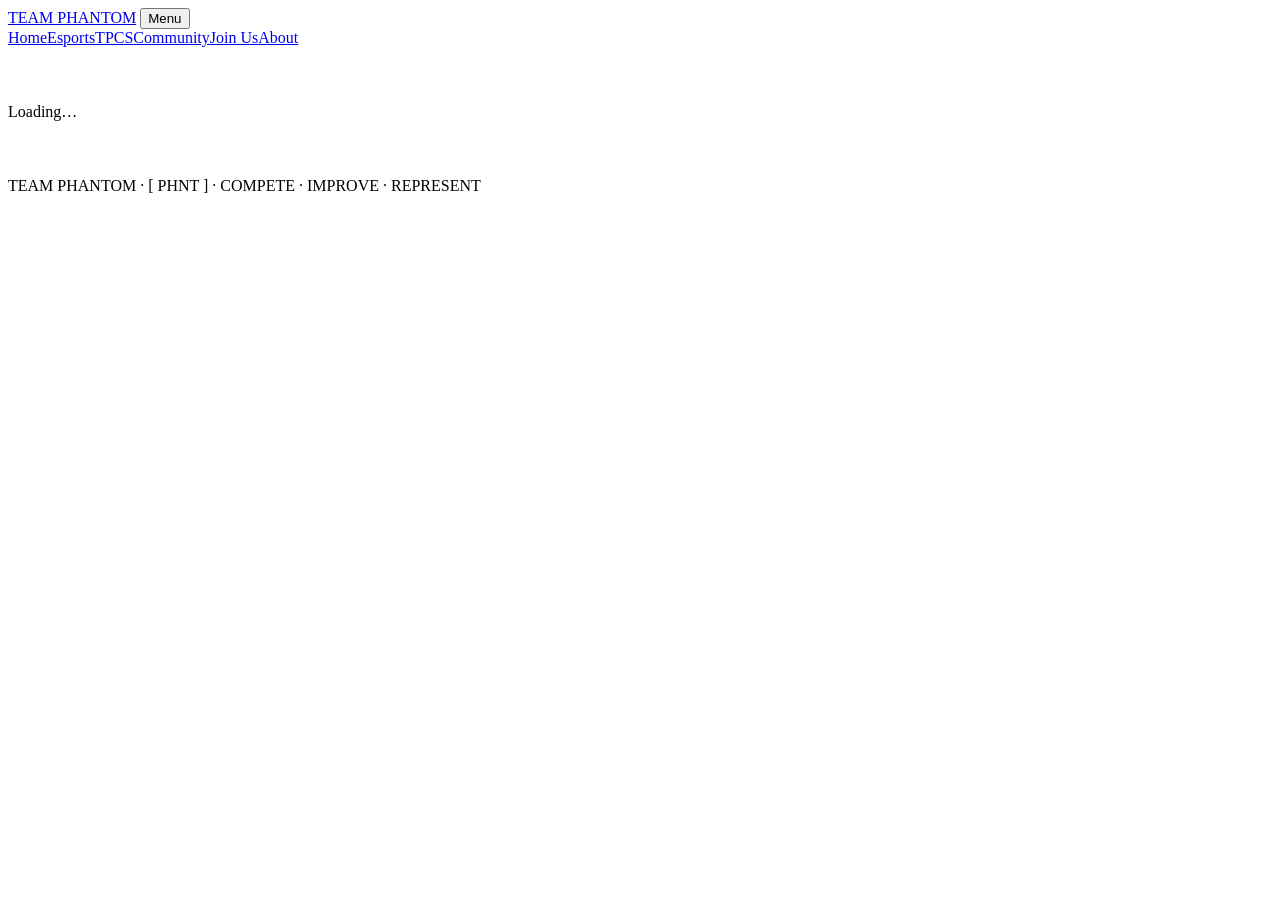
==== about.html @ 7836080d "Add files via upload" ====
<!DOCTYPE html>
<html lang="en"><head><meta charset="utf-8"><meta name="viewport" content="width=device-width,initial-scale=1">
<title>About | Team Phantom</title>
<link rel="stylesheet" href="https://fonts.googleapis.com/css2?family=Rajdhani:wght@500;700&family=Orbitron:wght@700;800&display=swap">
<link rel="stylesheet" href="assets/style.css"></head>
<body data-page="about">
<header><div class="bar"><a class="brand" href="index.html"><img src="assets/logo.png" alt="" onerror="this.remove()">TEAM PHANTOM</a>
<button id="mt" aria-label="Menu" aria-expanded="false" onclick="var n=document.getElementById('nv');this.setAttribute('aria-expanded',n.classList.toggle('open'))">Menu</button>
<nav id="nv" aria-label="Main"><a href="index.html">Home</a><a href="esports.html">Esports</a><a href="tpcs.html">TPCS</a><a href="community.html">Community</a><a href="join.html">Join Us</a><a href="about.html" class=on aria-current=page>About</a></nav></div></header>
<main><p class="tbc" style="padding:40px 0">Loading…</p></main>
<footer>TEAM PHANTOM · [ PHNT ] · COMPETE · IMPROVE · REPRESENT</footer>
<script src="assets/site.js"></script></body></html>
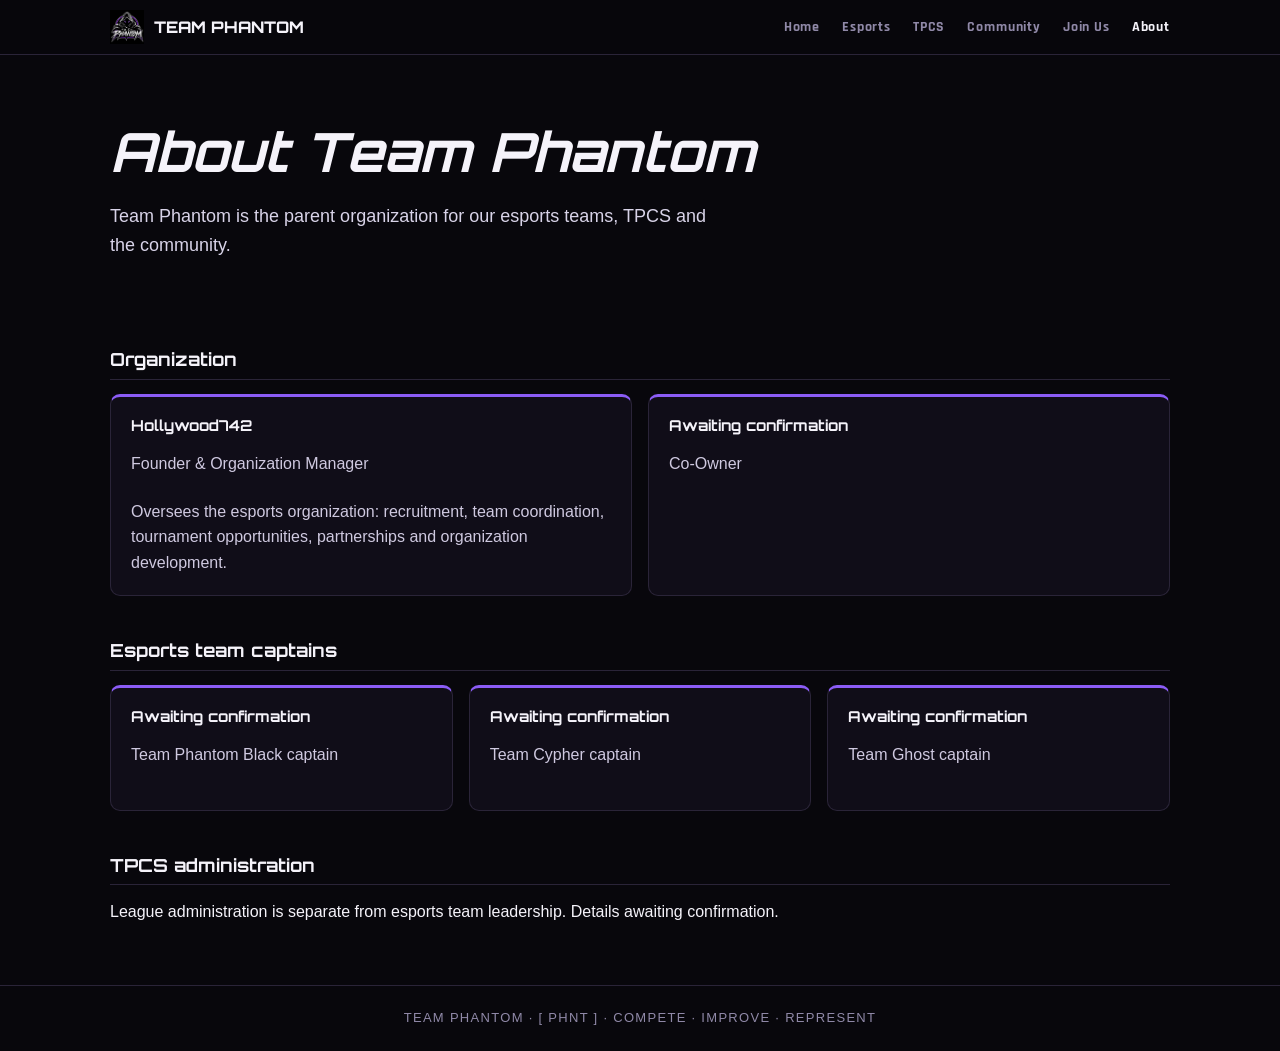
==== commit 91a5bc11: "Add files via upload" ====
--- a/about.html
+++ b/about.html
@@ -2,11 +2,11 @@
 <html lang="en"><head><meta charset="utf-8"><meta name="viewport" content="width=device-width,initial-scale=1">
 <title>About | Team Phantom</title>
 <link rel="stylesheet" href="https://fonts.googleapis.com/css2?family=Rajdhani:wght@500;700&family=Orbitron:wght@700;800&display=swap">
-<link rel="stylesheet" href="assets/style.css"></head>
+<link rel="stylesheet" href="style.css"></head>
 <body data-page="about">
-<header><div class="bar"><a class="brand" href="index.html"><img src="assets/logo.png" alt="" onerror="this.remove()">TEAM PHANTOM</a>
+<header><div class="bar"><a class="brand" href="index.html"><img src="logo.png" alt="" onerror="this.remove()">TEAM PHANTOM</a>
 <button id="mt" aria-label="Menu" aria-expanded="false" onclick="var n=document.getElementById('nv');this.setAttribute('aria-expanded',n.classList.toggle('open'))">Menu</button>
 <nav id="nv" aria-label="Main"><a href="index.html">Home</a><a href="esports.html">Esports</a><a href="tpcs.html">TPCS</a><a href="community.html">Community</a><a href="join.html">Join Us</a><a href="about.html" class=on aria-current=page>About</a></nav></div></header>
 <main><p class="tbc" style="padding:40px 0">Loading…</p></main>
 <footer>TEAM PHANTOM · [ PHNT ] · COMPETE · IMPROVE · REPRESENT</footer>
-<script src="assets/site.js"></script></body></html>+<script src="site.js"></script></body></html>
--- a/style.css
+++ b/style.css
@@ -0,0 +1,42 @@
+:root{--bg:#08070c;--panel:#100d18;--line:#2a2438;--p:#8b5cf6;--pb:#a78bfa;--w:#f5f3fa;--m:#9089a8}
+*{box-sizing:border-box;margin:0}
+body{background:var(--bg);color:var(--w);font:500 16px/1.6 Rajdhani,sans-serif}
+h1,h2,h3{font-family:Orbitron,sans-serif;line-height:1.2}
+h2{font-size:18px;margin:44px 0 14px;padding-bottom:8px;border-bottom:1px solid var(--line)}
+h3{font-size:15px;margin-bottom:6px}
+a{color:inherit}
+header{position:sticky;top:0;z-index:9;background:#08070cf2;border-bottom:1px solid var(--line)}
+.bar{max-width:1100px;margin:auto;padding:10px 20px;display:flex;align-items:center;justify-content:space-between;gap:16px}
+.brand{display:flex;align-items:center;gap:10px;text-decoration:none;font:800 16px Orbitron,sans-serif}
+.brand img{height:34px}
+nav{display:flex;gap:22px}
+nav a{text-decoration:none;color:var(--m);font-weight:700;letter-spacing:.06em;font-size:14px}
+nav a.on,nav a:hover{color:var(--w)}
+#mt{display:none;background:none;border:1px solid var(--line);color:var(--w);border-radius:8px;padding:6px 12px;font:inherit;cursor:pointer}
+@media(max-width:760px){#mt{display:block}nav{display:none;position:absolute;top:100%;left:0;right:0;flex-direction:column;background:var(--bg);padding:14px 20px;border-bottom:1px solid var(--line)}nav.open{display:flex}}
+main{max-width:1100px;margin:auto;padding:0 20px 60px}
+.hero{padding:64px 0 24px}
+.hero h1{font-size:clamp(30px,6vw,54px);font-style:italic}
+.hero h1 span{color:var(--pb)}
+.lead{max-width:60ch;margin:18px 0 22px;color:#d8d3e8;font-size:18px}
+.row{display:flex;gap:12px;flex-wrap:wrap}
+.btn{display:inline-block;padding:10px 18px;border:1px solid var(--p);border-radius:8px;text-decoration:none;font-weight:700;color:var(--w);transition:background .15s}
+.btn:hover{background:#8b5cf620}
+.btn.fill{background:var(--p)}
+.btn.fill:hover{background:var(--pb)}
+.grid{display:grid;grid-template-columns:repeat(auto-fit,minmax(240px,1fr));gap:16px}
+.card{background:var(--panel);border:1px solid var(--line);border-top:3px solid var(--c,var(--p));border-radius:10px;padding:20px;display:flex;flex-direction:column;gap:10px}
+.card p{color:#cfc9e0}
+.card .btn{align-self:flex-start;margin-top:auto}
+.logo,.mono{width:84px;height:84px;object-fit:contain}
+.mono{display:grid;place-items:center;border:1px dashed var(--c,var(--p));border-radius:12px;font:800 22px Orbitron,sans-serif;color:var(--c,var(--pb))}
+.scroll{overflow-x:auto}
+table{width:100%;border-collapse:collapse;min-width:420px}
+th{text-align:left;font-size:12px;color:var(--m);letter-spacing:.06em;padding:8px 10px;border-bottom:1px solid var(--line)}
+td{padding:9px 10px;border-bottom:1px solid var(--line)}
+.tbc{color:var(--m);font-style:italic}
+.meta{color:var(--m);margin-bottom:12px}
+ul.plain{padding-left:20px}
+footer{border-top:1px solid var(--line);padding:22px 20px;text-align:center;color:var(--m);font-size:13px;letter-spacing:.1em}
+a:focus-visible,button:focus-visible{outline:2px solid var(--pb);outline-offset:2px}
+@media(prefers-reduced-motion:reduce){*{transition:none!important}}
